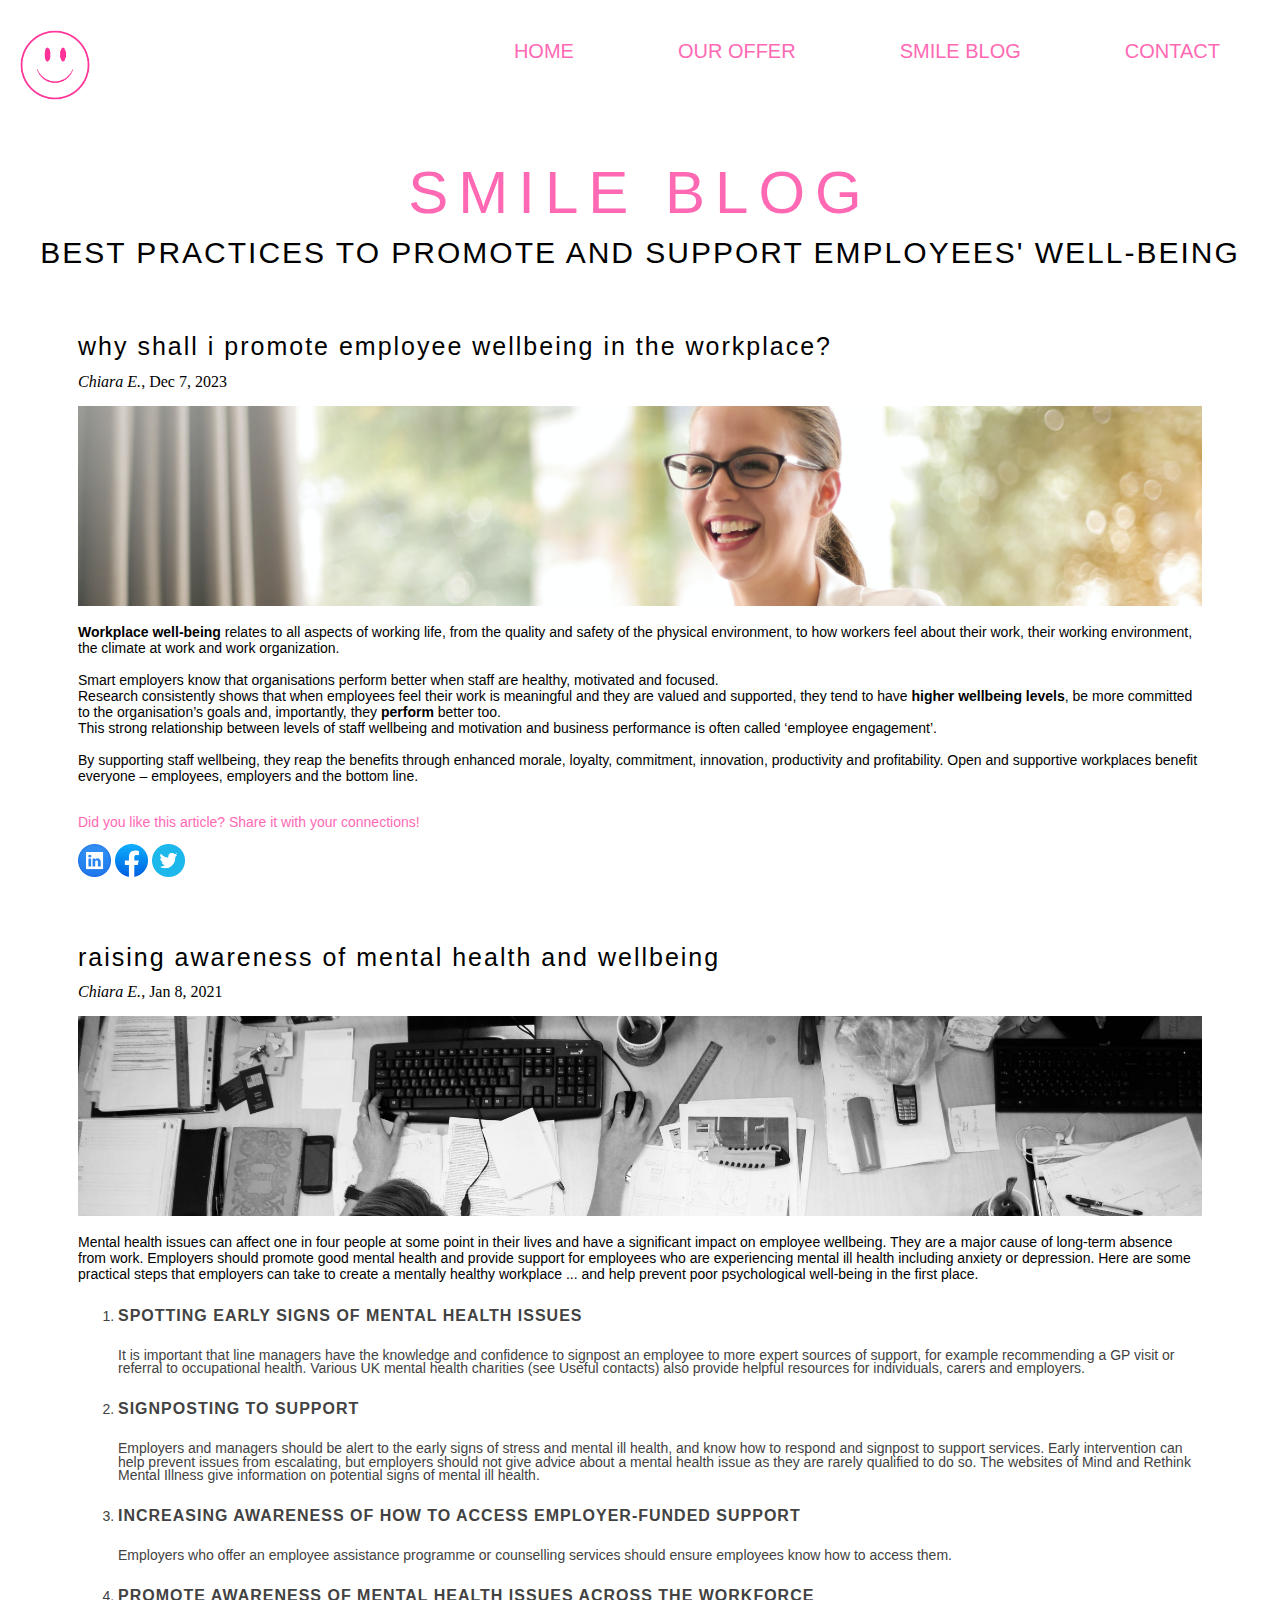
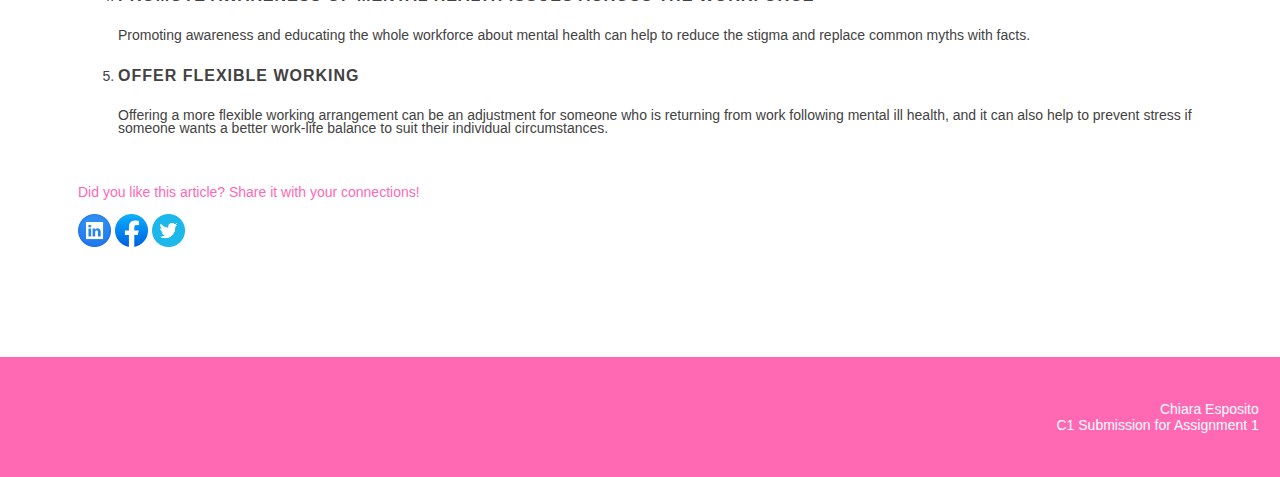
==== Blog/blogpage.html @ 410e1a89 "Initial commit" ====
<!DOCTYPE html>
    <head>
        
        <title> 
            Smile Blog: Health and wellbeing for your workspace
        </title>
         <!--Link to the favicon-->
        <link rel="icon" type="image/x-icon" href="../images/favicon.ico">
        <meta name="description" content="Some best practices to promote and support employees' well-being."/>
        <meta name="keywords" content="wellness, well-being, corporate, corporation,
workplace, employee wellness, employee health, wellness benefits, healthy,
healthy workplace, employee engagement, blog, wellness blog, well-being suggestions, well-being best practices" />
</head>
        <link rel = "stylesheet" href = "../css/mystyle.css">
    </head>
    <body>
      <div id="page">
        <img src="../images/smilelogo.png" alt="Smile logo" width="70" height="70" class="logo">
        <!--Setting up the Navigation bar to redirect to the other pages in the website-->
        <div id="navigationtab">
            <nav>
                <a href="../index.html" class="mainmenuitem">Home</a>
                <a href="../OurOffer/offerpage.html" class="mainmenuitem">Our Offer</a>
                <a href="../Blog/blogpage.html" class="mainmenuitem">Smile Blog</a>
                <a href="../Contact/contactpage.html" class="mainmenuitem">Contact</a>
            </nav>
        </div>
        <!--Main title of the home page-->
        <div class="maintitle">
            <h1>Smile Blog</h1>
            <h2>best practices to promote and support employees' well-being</h2>
        </div>
    <div class="blogsection">
              <h3>Why shall I promote Employee Wellbeing in the Workplace?</h3>
              <cite>Chiara E.</cite>, Dec 7, 2023</br>
            <div>
              <img src="../images/employeewellbeing.jpg" alt="Picture of a smiling employee" float="center" class="blogcrop" >
          </div>
                <p class="blogarticle" style="text-align: left;"><strong>Workplace well-being</strong> relates to all aspects of working life, from the quality and safety of the physical environment, to how workers feel about their work, their working environment, the climate at work and work organization.</br></br>

              Smart employers know that organisations perform better when staff are healthy, motivated and focused.</br> 
              Research consistently shows that when employees feel their work is meaningful and they are valued and supported, they tend to have <strong>higher wellbeing levels</strong>, be more committed to the organisation’s goals and, importantly, they <strong>perform</strong> better too. </br>
              This strong relationship between levels of staff wellbeing and motivation and business performance is often called ‘employee engagement’.</br></br>
              
              By supporting staff wellbeing, they reap the benefits through enhanced morale, loyalty, commitment, innovation, productivity and profitability. Open and supportive workplaces benefit everyone – employees, employers and the bottom line.</br></br>
              </p>
              <p style="text-align: left; color: hotpink;">Did you like this article? Share it with your connections!</p>
            <div>
              <a href="https://www.linkedin.com"><img src="../images/linkedinicon.png" alt="Share on LinkedIn" height="33px" width="33px" class="shareicons"></a>
              <a href="https://www.facebook.com/sharer/sharer.php?u=smile.com"><img src="../images/facebookicon.png" alt="Share on Facebook" height="33px" width="33px" class="shareicons"></a>
              <a href="https://www.twitter.com"><img src="../images/twittericon.png" alt="Share on Twitter" height="33px" width="33px" class="shareicons"></a>
            </div>
          </div>

          <div class="blogsection">
              <h3>Raising awareness of mental health and wellbeing</h3>
              <cite>Chiara E.</cite>, Jan 8, 2021 </br>
              <div>
                <img src="../images/employeementalhealth.jpg" alt="Black and white picture of an employee working" float="center" class="blogcrop" >
              </div>
                <p class="blogarticle" style="text-align: left;">Mental health issues can affect one in four people at some point in their lives and have a significant impact on employee wellbeing. They are a major cause of long-term absence from work. Employers should promote good mental health and provide support for employees who are experiencing mental ill health including anxiety or depression.

                Here are some practical steps that employers can take to create a mentally healthy workplace <span id="dots">...</span> 
                and help prevent poor psychological well-being in the first place.
    <ol>
        <li>
            <h5>Spotting early signs of mental health issues</h5>
            It is important that line managers have the knowledge and confidence to signpost an employee to more expert sources of support, for example recommending a GP visit or referral to occupational health. Various UK mental health charities (see Useful contacts) also provide helpful resources for individuals, carers and employers.
        </li>
        <li>
            <h5>Signposting to support</h5>
            Employers and managers should be alert to the early signs of stress and mental ill health, and know how to respond and signpost to support services. Early intervention can help prevent issues from escalating, but employers should not give advice about a mental health issue as they are rarely qualified to do so. The websites of Mind and Rethink Mental Illness give information on potential signs of mental ill health.
        </li>
        <li>
            <h5>Increasing awareness of how to access employer-funded support
            </h5>
            Employers who offer an employee assistance programme or counselling services should ensure employees know how to access them.
        </li>
        <li>
            <h5>Promote awareness of mental health issues across the workforce
            </h5>
            Promoting awareness and educating the whole workforce about mental health can help to reduce the stigma and replace common myths with facts.
        </li>
        <li>
            <h5>Offer flexible working
            </h5>
            Offering a more flexible working arrangement can be an adjustment for someone who is returning from work following mental ill health, and it can also help to prevent stress if someone wants a better work-life balance to suit their individual circumstances.</span>
        </li>
    </ol> </p></br>
              <p style="text-align: left; color: hotpink;">Did you like this article? Share it with your connections!</p>
              <div>
              <a href="https://www.linkedin.com"><img src="../images/linkedinicon.png" alt="Share on LinkedIn" height="33px" width="33px" class="shareicons"></a>
              <a href="https://www.facebook.com"><img src="../images/facebookicon.png" alt="Share on Facebook" height="33px" width="33px" class="shareicons"></a>
              <a href="https://www.twitter.com"><img src="../images/twittericon.png" alt="Share on Twitter" height="33px" width="33px" class="shareicons"></a>
          </div>
            </div>
            </div>
          </div></br></br>


             

        
    
      <footer>
        <p style="text-align: right;">Chiara Esposito<br>
        C1 Submission for Assignment 1</p>
    </footer>
    </body>
    
</html>
---- css/mystyle.css ----
body{
    min-width:700px;
    max-width: 2000px; 
 }

h1 {
    font-family: 'Segoe UI', Tahoma, Geneva, Verdana, sans-serif;
    text-transform: uppercase;
    color: hotpink;
    text-align: center;
    font-weight: 300;
    font-size: 60px;
    letter-spacing: 10px;
    line-height: 10%;
}

h2 {
    font-family: 'Segoe UI', Tahoma, Geneva, Verdana, sans-serif;
    text-transform: uppercase;
    font-weight: 100;
    font-size: 30px;
    letter-spacing: 2px;
    text-align: center;
}

h3 {
    font-family: 'Segoe UI', Tahoma, Geneva, Verdana, sans-serif;
    text-transform: lowercase;
    font-weight: 100;
    font-size: 25px;
    letter-spacing: 2px;
    text-align: left;
    line-height: 10%
}

h4 {
    font-family: 'Segoe UI', Tahoma, Geneva, Verdana, sans-serif;
    font-weight: bold;
    letter-spacing: 1px;
    font-size: 16px;
    text-transform:capitalize;
}

h5 {
    font-family: 'Segoe UI', Tahoma, Geneva, Verdana, sans-serif;
    letter-spacing: 1px;
    font-size: 16px;
    text-transform:uppercase;
}



p {
    font-family: 'Segoe UI', Tahoma, Geneva, Verdana, sans-serif;
    font-size: 14px;
}

li{
    font-family: 'Segoe UI', Tahoma, Geneva, Verdana, sans-serif;
    color: rgb(66, 66, 66);
    font-size: 14px;
    line-height: 95%

}

#navigationtab {
    margin: 10px;
    margin-bottom: 100px;
    top:10;
   right:0;
    position:absolute;
}
.mainmenuitem {
    background-color: white;
    text-align: center;
    color: hotpink;
    font-size: 20px;
    font-family: Arial, Helvetica, sans-serif;
    text-transform: uppercase;
    font-weight: lighter;
    padding-left: 50px;
    padding-right: 50px;
    padding-top: 5px;
    padding-bottom: 5px;
    border-radius: 0px;
    margin-bottom: 20px;
    display: inline;
}
.mainmenuitem:link { text-decoration: none; }

.mainmenuitem:visited { text-decoration: none; }

.mainmenuitem:hover {
    background-color: hotpink;
    color: white;
    text-decoration: none;
}

.logo{
    color: hotpink;
    margin-left: 20px;
    margin-bottom: 20px;
    padding-bottom: 50px;
    top:5;
   left:0;
    position:absolute;
}

.maintitle {
    margin-top: 160px;
    margin-bottom: 40px;
    float: center;
}

#page{
    margin: 20px 20px 20px 20px;
    padding: 10px;
    background-color: white;
    align-self: center;
}

.shareicons:hover{
        opacity: 0.7;
      }
    
.crop {
        width: 100%;
        height: 10%;
        overflow: hidden;
    }

.blogcrop {
        width: 100%;
        height: 200px;
        object-fit: cover;
        object-position: 30% 20%;
        margin-top: 15px;
    }

.centered
{
    display: flex;
    justify-content: center;
    text-decoration: none; 
}

button {
    float: center;
    align-items: center;
    text-transform: uppercase;
    color: hotpink;
    text-align: center;
    text-decoration: none; 
    font-size: 16px;
    font-weight: bold;
    background-color: white;
    padding: 10px;
    border-radius: 30px;
    border-color: white;
    box-shadow: none;
    border-width: 0px;
}
button:link {text-decoration: none; }
button:active {text-decoration: none;}
button:hover {text-decoration: none; 
opacity: 70%;}

button:visited {text-decoration: none;}


.offericons{
   border-radius: 50%;
   width:70px;
   filter: invert(100%);
   background-color: hsl(153, 100%, 29%);
   padding: 3px;
   margin: 10px;
   
}

.offericons:hover{
    filter: invert(0%);
    background-color: hotpink;
}

.iconsdescription {
    color: hotpink;
   text-transform: uppercase;
   font-size: small;
   font-family: 'Segoe UI', Tahoma, Geneva, Verdana, sans-serif;
   word-wrap: break-word;
   width: 70px;
    margin: 24px;
    margin-top: 2px;
    display: flex;
    justify-content: center;
text-align: center;}
    
footer {
    background-color: hotpink;
    color: white;
padding: 30px;
bottom: 100;
left: 0;
width:96%;
position:absolute;
}

footer.p {
    background-color: hotpink;
    font-size: 10px;
    color: white;
    margin-right: 50px;
}

.section {
    margin-top: 40px;
    background-color: hotpink;
    border-radius: 20px;
    border-color: hotpink;
    padding: 20px;
    padding-bottom: 40px;
    color: white;
}

.blogsection {
    margin-top: 40px;
    background-color: rgb(255, 255, 255);
    border-radius: 20px;
    border-color: hotpink;
    padding: 10px;
    color: black;
    margin: 30px;
}

.blogarticle {
    background-color: rgb(255, 255, 255);
    border-color: hotpink;
}
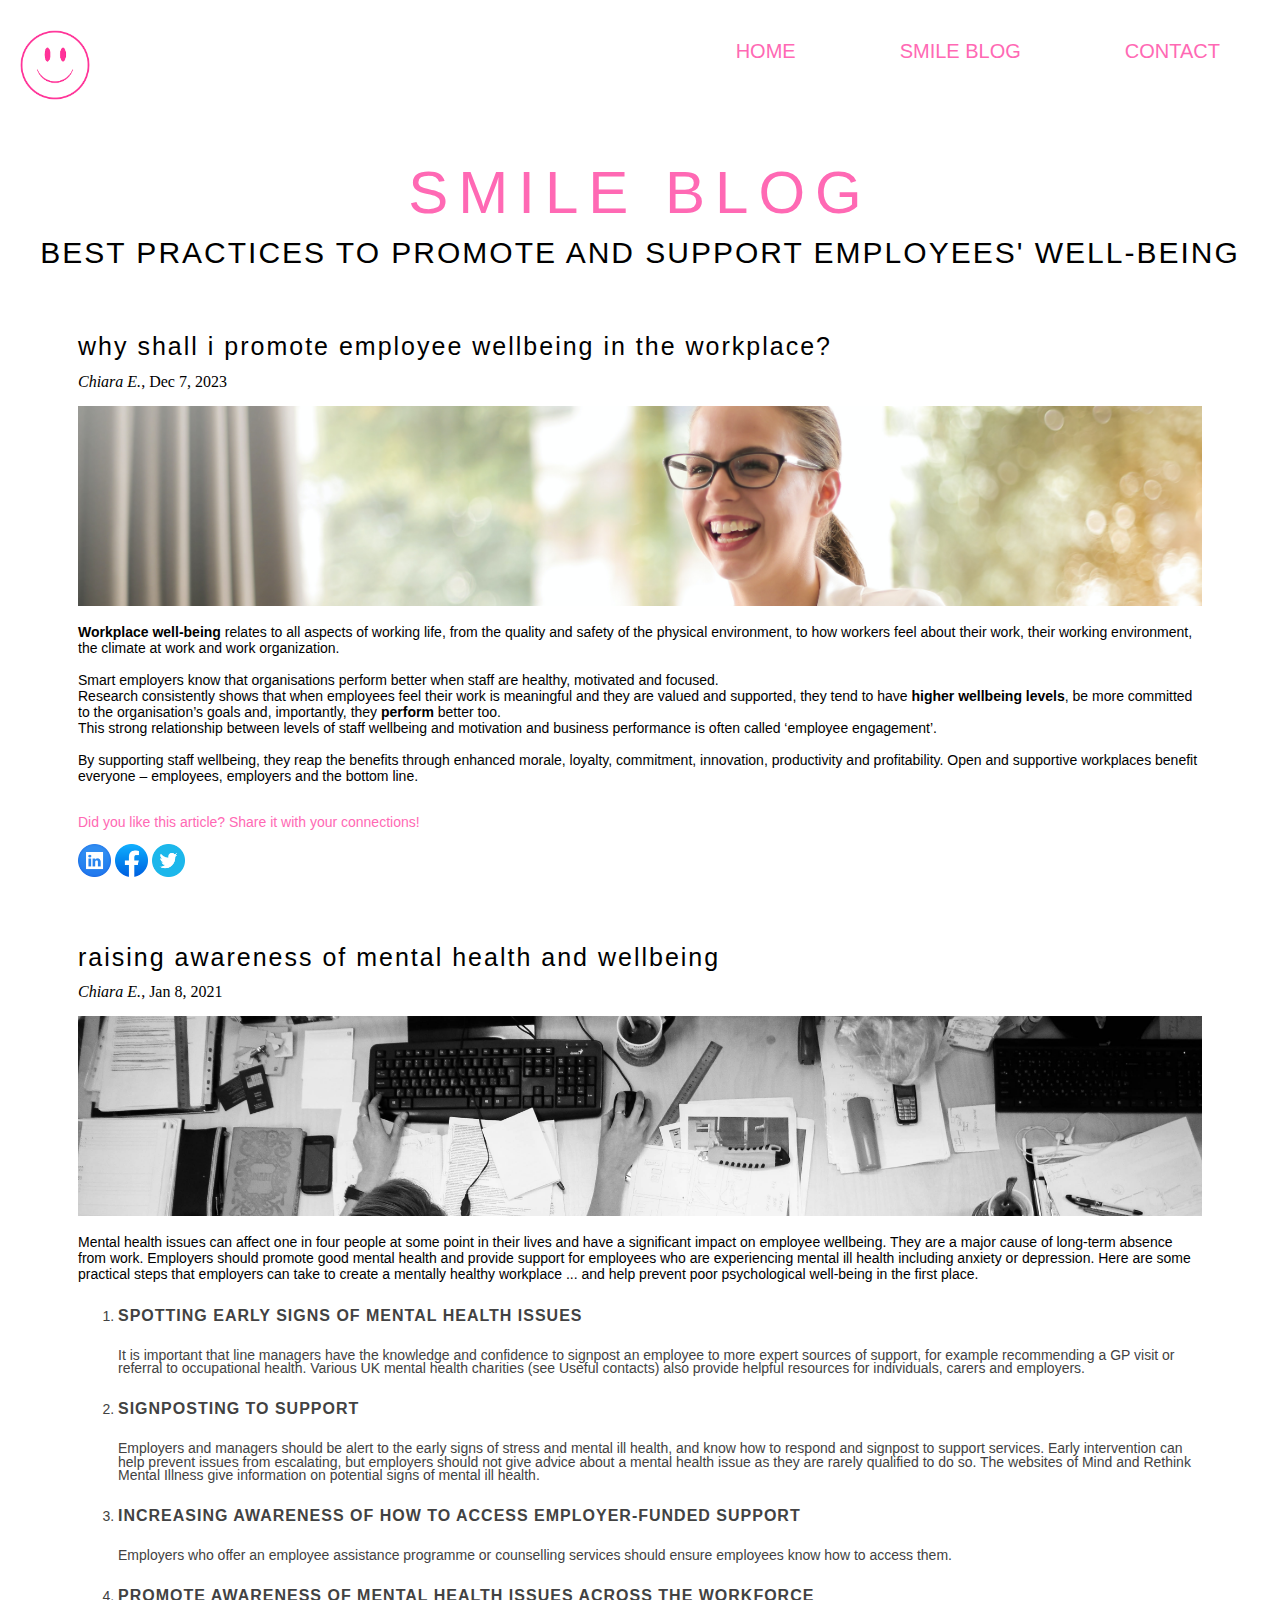
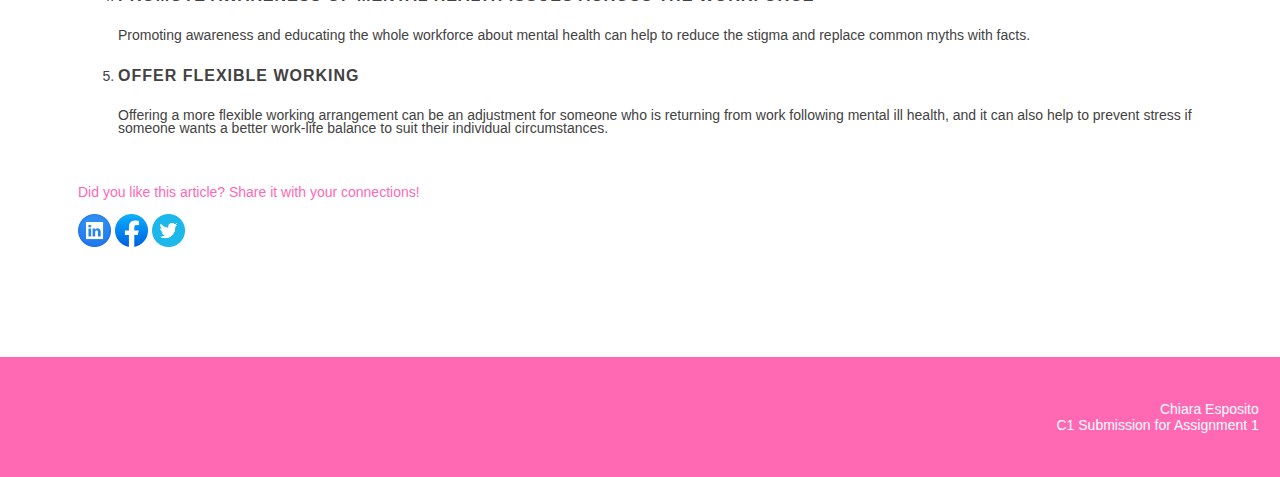
==== commit 9b5b5804: "Deleted OurOffer" ====
--- a/Blog/blogpage.html
+++ b/Blog/blogpage.html
@@ -20,7 +20,6 @@
         <div id="navigationtab">
             <nav>
                 <a href="../index.html" class="mainmenuitem">Home</a>
-                <a href="../OurOffer/offerpage.html" class="mainmenuitem">Our Offer</a>
                 <a href="../Blog/blogpage.html" class="mainmenuitem">Smile Blog</a>
                 <a href="../Contact/contactpage.html" class="mainmenuitem">Contact</a>
             </nav>
--- a/css/mystyle.css
+++ b/css/mystyle.css
@@ -125,7 +125,7 @@
     
 .crop {
         width: 100%;
-        height: 10%;
+        height: 450px;
         overflow: hidden;
     }
 
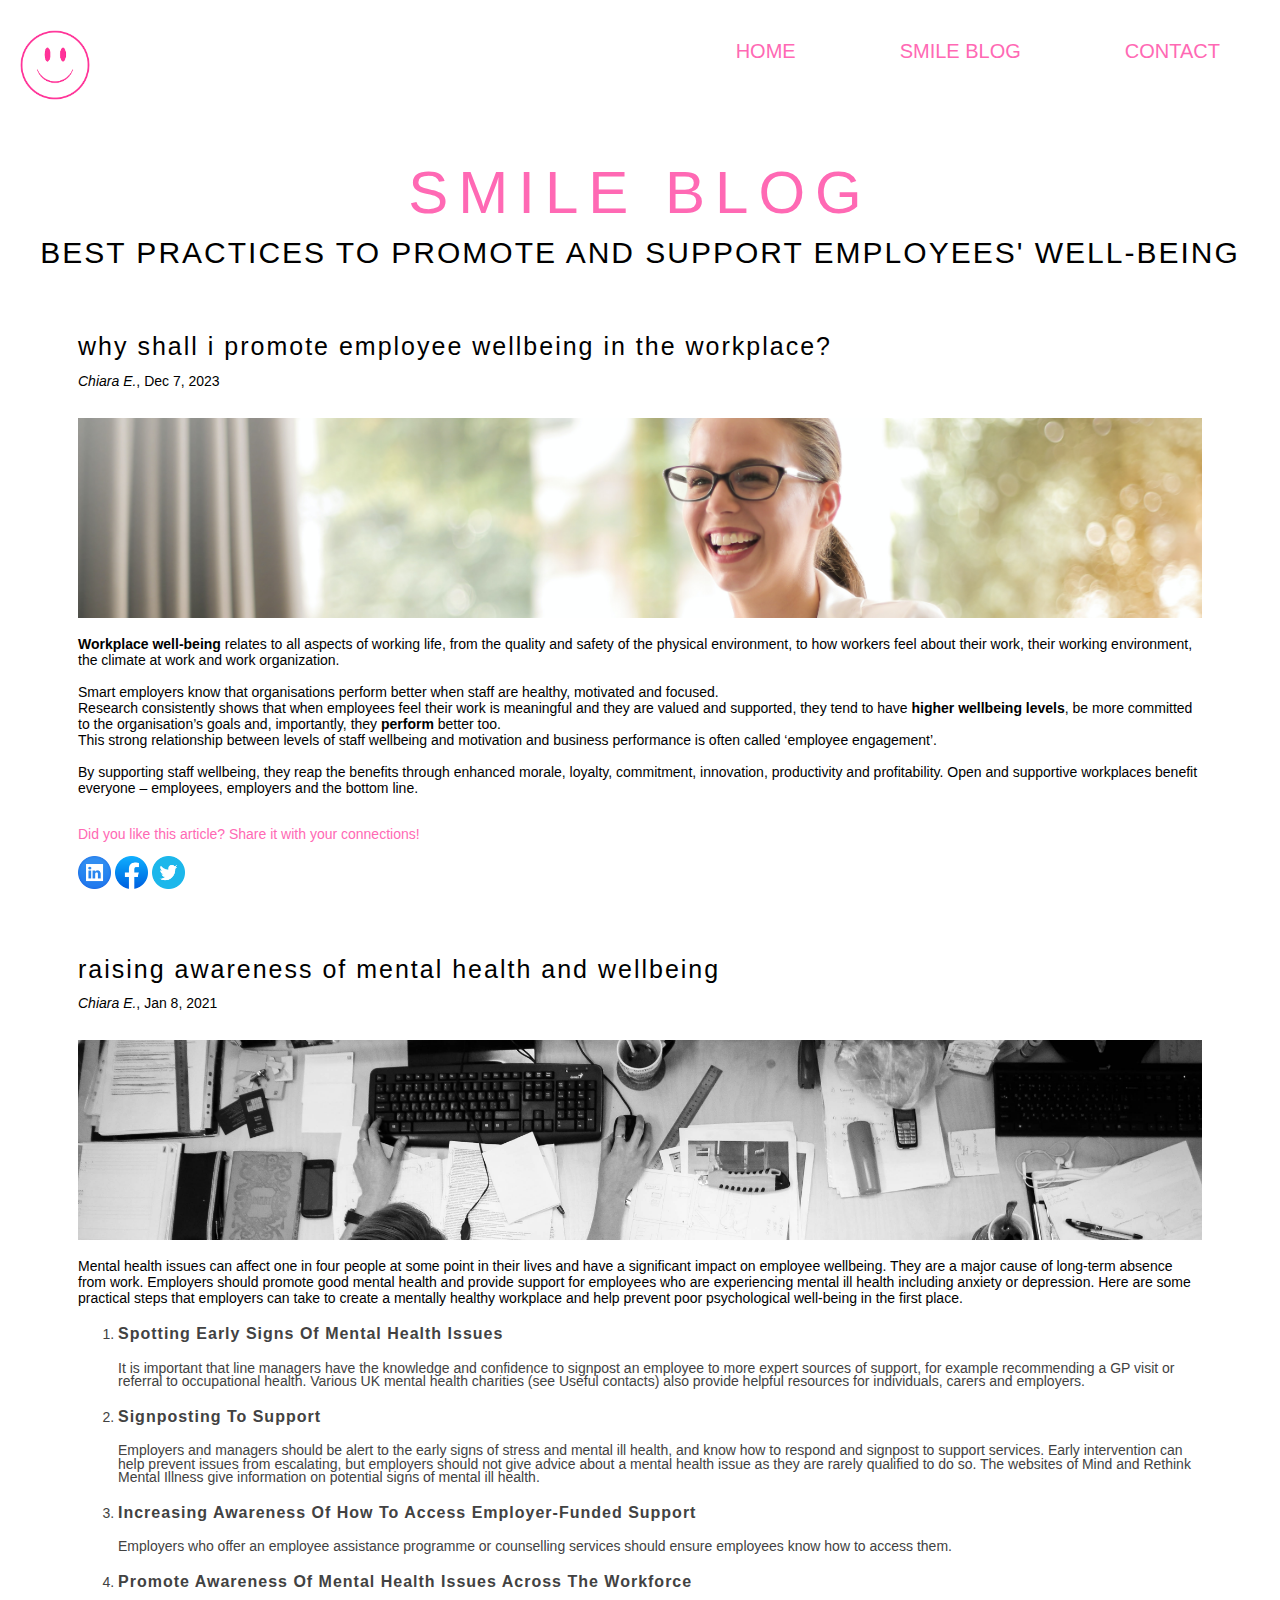
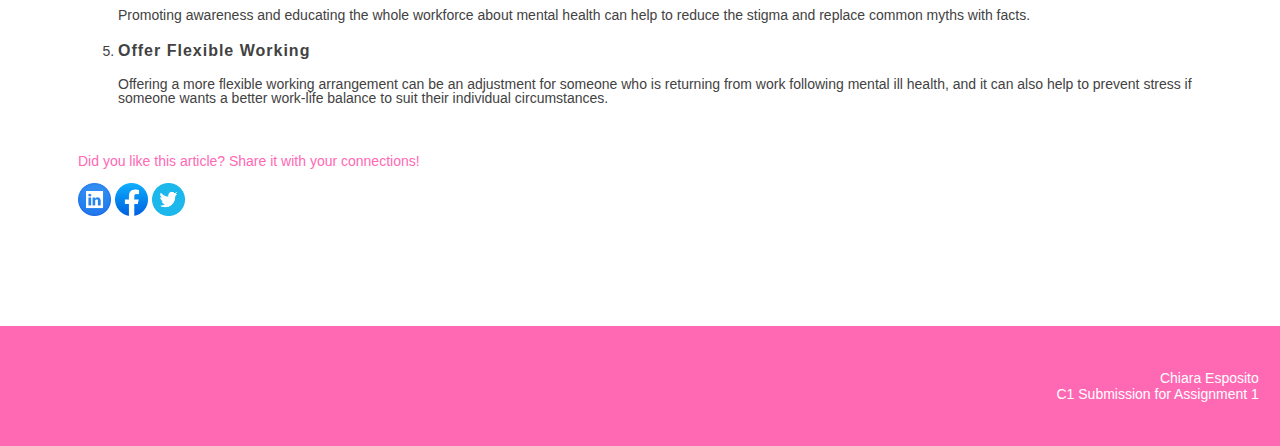
==== commit ba33c953: "Tidy html" ====
--- a/Blog/blogpage.html
+++ b/Blog/blogpage.html
@@ -1,110 +1,103 @@
 <!DOCTYPE html>
-    <head>
-        
-        <title> 
-            Smile Blog: Health and wellbeing for your workspace
-        </title>
-         <!--Link to the favicon-->
-        <link rel="icon" type="image/x-icon" href="../images/favicon.ico">
-        <meta name="description" content="Some best practices to promote and support employees' well-being."/>
-        <meta name="keywords" content="wellness, well-being, corporate, corporation,
-workplace, employee wellness, employee health, wellness benefits, healthy,
-healthy workplace, employee engagement, blog, wellness blog, well-being suggestions, well-being best practices" />
-</head>
-        <link rel = "stylesheet" href = "../css/mystyle.css">
-    </head>
-    <body>
-      <div id="page">
-        <img src="../images/smilelogo.png" alt="Smile logo" width="70" height="70" class="logo">
-        <!--Setting up the Navigation bar to redirect to the other pages in the website-->
-        <div id="navigationtab">
-            <nav>
-                <a href="../index.html" class="mainmenuitem">Home</a>
-                <a href="../Blog/blogpage.html" class="mainmenuitem">Smile Blog</a>
-                <a href="../Contact/contactpage.html" class="mainmenuitem">Contact</a>
-            </nav>
+  <head>
+    <title> 
+      Smile Blog: Health and wellbeing for your workspace
+    </title>
+    <!--Link to the favicon-->
+    <link rel="icon" type="image/x-icon" href="../images/favicon.ico">
+    <!--Setting up Description ad Keywords to improve SEO-->
+    <meta name="description" content="Some best practices to promote and support employees' well-being."/>
+    <meta name="keywords" content="wellness, well-being, corporate, corporation,workplace, employee wellness, employee health, wellness benefits, healthy,healthy workplace, employee engagement, blog, wellness blog, well-being suggestions, well-being best practices" />
+    <!--Link to the stylesheet-->
+    <link rel = "stylesheet" href = "../css/mystyle.css">
+  </head>
+  <body>
+    <div id="page">
+      <!--Logo image-->
+      <a href="../index.html"><img src="../images/smilelogo.png" alt="Smile logo" width="70" height="70" class="logo"></a>
+      <!--Setting up the Navigation bar to redirect to the other pages in the website-->
+      <div id="navigationtab">
+        <nav>
+          <a href="../index.html" class="mainmenuitem">Home</a>
+          <a href="../Blog/blogpage.html" class="mainmenuitem">Smile Blog</a>
+          <a href="../Contact/contactpage.html" class="mainmenuitem">Contact</a>
+        </nav>
+      </div>
+      <!--Main title of the home page-->
+      <div class="maintitle">
+        <h1>Smile Blog</h1>
+        <h2>best practices to promote and support employees' well-being</h2>
+      </div>
+      <div class="blogsection">
+        <h3>Why shall I promote Employee Wellbeing in the Workplace?</h3>
+        <p><cite>Chiara E.</cite>, Dec 7, 2023</br></p>
+        <!--Article picture-->
+        <div>
+          <img src="../images/employeewellbeing.jpg" alt="Picture of a smiling employee" float="center" class="blogcrop" >
         </div>
-        <!--Main title of the home page-->
-        <div class="maintitle">
-            <h1>Smile Blog</h1>
-            <h2>best practices to promote and support employees' well-being</h2>
-        </div>
-    <div class="blogsection">
-              <h3>Why shall I promote Employee Wellbeing in the Workplace?</h3>
-              <cite>Chiara E.</cite>, Dec 7, 2023</br>
-            <div>
-              <img src="../images/employeewellbeing.jpg" alt="Picture of a smiling employee" float="center" class="blogcrop" >
-          </div>
-                <p class="blogarticle" style="text-align: left;"><strong>Workplace well-being</strong> relates to all aspects of working life, from the quality and safety of the physical environment, to how workers feel about their work, their working environment, the climate at work and work organization.</br></br>
+        <!--Article body-->
+        <p class="blogarticle" style="text-align: left;"><strong>Workplace well-being</strong> relates to all aspects of working life, from the quality and safety of the physical environment, to how workers feel about their work, their working environment, the climate at work and work organization.</br></br>
 
               Smart employers know that organisations perform better when staff are healthy, motivated and focused.</br> 
               Research consistently shows that when employees feel their work is meaningful and they are valued and supported, they tend to have <strong>higher wellbeing levels</strong>, be more committed to the organisation’s goals and, importantly, they <strong>perform</strong> better too. </br>
               This strong relationship between levels of staff wellbeing and motivation and business performance is often called ‘employee engagement’.</br></br>
               
               By supporting staff wellbeing, they reap the benefits through enhanced morale, loyalty, commitment, innovation, productivity and profitability. Open and supportive workplaces benefit everyone – employees, employers and the bottom line.</br></br>
-              </p>
-              <p style="text-align: left; color: hotpink;">Did you like this article? Share it with your connections!</p>
-            <div>
-              <a href="https://www.linkedin.com"><img src="../images/linkedinicon.png" alt="Share on LinkedIn" height="33px" width="33px" class="shareicons"></a>
-              <a href="https://www.facebook.com/sharer/sharer.php?u=smile.com"><img src="../images/facebookicon.png" alt="Share on Facebook" height="33px" width="33px" class="shareicons"></a>
-              <a href="https://www.twitter.com"><img src="../images/twittericon.png" alt="Share on Twitter" height="33px" width="33px" class="shareicons"></a>
-            </div>
-          </div>
+        </p>
+        <p style="text-align: left; color: hotpink;">Did you like this article? Share it with your connections!</p>
+        <!--Icons linking to Social Media-->
+        <div>
+          <a href="https://www.linkedin.com"><img src="../images/linkedinicon.png" alt="Share on LinkedIn" height="33px" width="33px" class="shareicons"></a>
+          <a href="https://www.facebook.com"><img src="../images/facebookicon.png" alt="Share on Facebook" height="33px" width="33px" class="shareicons"></a>
+          <a href="https://www.twitter.com"><img src="../images/twittericon.png" alt="Share on Twitter" height="33px" width="33px" class="shareicons"></a>
+        </div>
+      </div>
 
-          <div class="blogsection">
-              <h3>Raising awareness of mental health and wellbeing</h3>
-              <cite>Chiara E.</cite>, Jan 8, 2021 </br>
-              <div>
-                <img src="../images/employeementalhealth.jpg" alt="Black and white picture of an employee working" float="center" class="blogcrop" >
-              </div>
-                <p class="blogarticle" style="text-align: left;">Mental health issues can affect one in four people at some point in their lives and have a significant impact on employee wellbeing. They are a major cause of long-term absence from work. Employers should promote good mental health and provide support for employees who are experiencing mental ill health including anxiety or depression.
-
-                Here are some practical steps that employers can take to create a mentally healthy workplace <span id="dots">...</span> 
-                and help prevent poor psychological well-being in the first place.
-    <ol>
-        <li>
-            <h5>Spotting early signs of mental health issues</h5>
-            It is important that line managers have the knowledge and confidence to signpost an employee to more expert sources of support, for example recommending a GP visit or referral to occupational health. Various UK mental health charities (see Useful contacts) also provide helpful resources for individuals, carers and employers.
-        </li>
-        <li>
-            <h5>Signposting to support</h5>
-            Employers and managers should be alert to the early signs of stress and mental ill health, and know how to respond and signpost to support services. Early intervention can help prevent issues from escalating, but employers should not give advice about a mental health issue as they are rarely qualified to do so. The websites of Mind and Rethink Mental Illness give information on potential signs of mental ill health.
-        </li>
-        <li>
-            <h5>Increasing awareness of how to access employer-funded support
-            </h5>
-            Employers who offer an employee assistance programme or counselling services should ensure employees know how to access them.
-        </li>
-        <li>
-            <h5>Promote awareness of mental health issues across the workforce
-            </h5>
-            Promoting awareness and educating the whole workforce about mental health can help to reduce the stigma and replace common myths with facts.
-        </li>
-        <li>
-            <h5>Offer flexible working
-            </h5>
-            Offering a more flexible working arrangement can be an adjustment for someone who is returning from work following mental ill health, and it can also help to prevent stress if someone wants a better work-life balance to suit their individual circumstances.</span>
-        </li>
-    </ol> </p></br>
-              <p style="text-align: left; color: hotpink;">Did you like this article? Share it with your connections!</p>
-              <div>
-              <a href="https://www.linkedin.com"><img src="../images/linkedinicon.png" alt="Share on LinkedIn" height="33px" width="33px" class="shareicons"></a>
-              <a href="https://www.facebook.com"><img src="../images/facebookicon.png" alt="Share on Facebook" height="33px" width="33px" class="shareicons"></a>
-              <a href="https://www.twitter.com"><img src="../images/twittericon.png" alt="Share on Twitter" height="33px" width="33px" class="shareicons"></a>
-          </div>
-            </div>
-            </div>
-          </div></br></br>
-
-
-             
-
-        
-    
-      <footer>
+      <div class="blogsection">
+        <h3>Raising awareness of mental health and wellbeing</h3>
+        <p><cite>Chiara E.</cite>, Jan 8, 2021</br></p>
+        <!--Article picture-->
+        <div>
+          <img src="../images/employeementalhealth.jpg" alt="Black and white picture of an employee working" float="center" class="blogcrop" >
+        </div>
+        <!--Article body-->
+        <p class="blogarticle" style="text-align: left;">Mental health issues can affect one in four people at some point in their lives and have a significant impact on employee wellbeing. They are a major cause of long-term absence from work. Employers should promote good mental health and provide support for employees who are experiencing mental ill health including anxiety or depression. Here are some practical steps that employers can take to create a mentally healthy workplace and help prevent poor psychological well-being in the first place.
+          <ol>
+            <li>
+              <h4>Spotting early signs of mental health issues</h4>
+              It is important that line managers have the knowledge and confidence to signpost an employee to more expert sources of support, for example recommending a GP visit or referral to occupational health. Various UK mental health charities (see Useful contacts) also provide helpful resources for individuals, carers and employers.
+            </li>
+            <li>
+              <h4>Signposting to support</h4>
+              Employers and managers should be alert to the early signs of stress and mental ill health, and know how to respond and signpost to support services. Early intervention can help prevent issues from escalating, but employers should not give advice about a mental health issue as they are rarely qualified to do so. The websites of Mind and Rethink Mental Illness give information on potential signs of mental ill health.
+            </li>
+            <li>
+              <h4>Increasing awareness of how to access employer-funded support</h4>
+              Employers who offer an employee assistance programme or counselling services should ensure employees know how to access them.
+            </li>
+            <li>
+              <h4>Promote awareness of mental health issues across the workforce</h4>
+              Promoting awareness and educating the whole workforce about mental health can help to reduce the stigma and replace common myths with facts.
+            </li>
+            <li>
+              <h4>Offer flexible working</h4>
+              Offering a more flexible working arrangement can be an adjustment for someone who is returning from work following mental ill health, and it can also help to prevent stress if someone wants a better work-life balance to suit their individual circumstances.</span>
+            </li>
+          </ol> 
+        </p></br>
+        <p style="text-align: left; color: hotpink;">Did you like this article? Share it with your connections!</p>
+        <div>
+          <a href="https://www.linkedin.com"><img src="../images/linkedinicon.png" alt="Share on LinkedIn" height="33px" width="33px" class="shareicons"></a>
+          <a href="https://www.facebook.com"><img src="../images/facebookicon.png" alt="Share on Facebook" height="33px" width="33px" class="shareicons"></a>
+          <a href="https://www.twitter.com"><img src="../images/twittericon.png" alt="Share on Twitter" height="33px" width="33px" class="shareicons"></a>
+        </div>
+      </div>
+    </div></br></br>
+    <footer>
         <p style="text-align: right;">Chiara Esposito<br>
         C1 Submission for Assignment 1</p>
     </footer>
-    </body>
+
+  </body>
     
 </html>